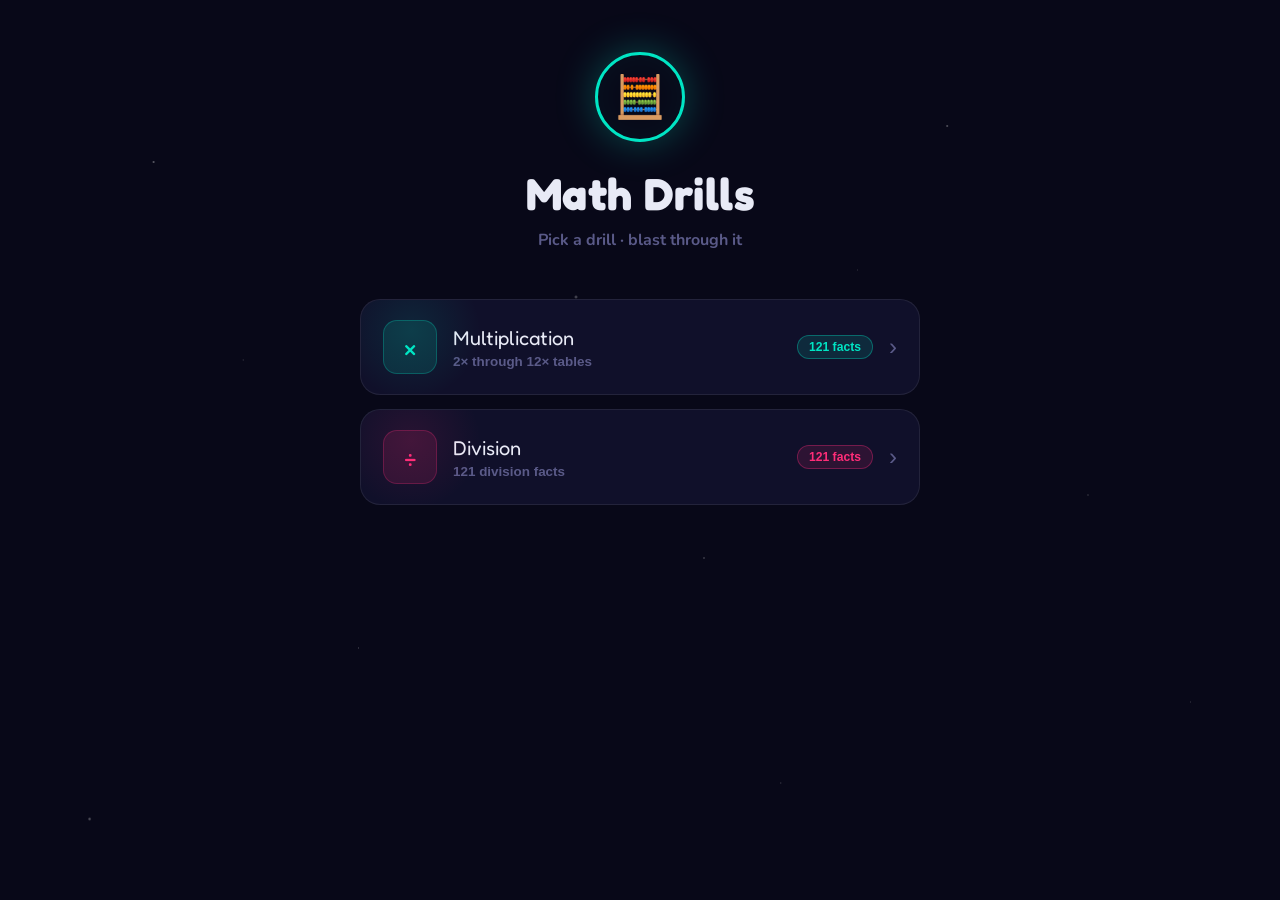
==== drill.html @ 3bc5bf0e "Include `Pick Drill` button on completed page" ====
<!DOCTYPE html>
<html lang="en">
<head>
<meta charset="UTF-8">
<meta name="viewport" content="width=device-width, initial-scale=1.0">
<title>Drill</title>
<link href="https://fonts.googleapis.com/css2?family=Fredoka+One&family=Nunito:wght@400;600;700;800;900&display=swap" rel="stylesheet">
<style>
*, *::before, *::after { margin: 0; padding: 0; box-sizing: border-box; }

:root {
  /* --accent and --accent-rgb are overridden at runtime from drill.color */
  --accent:     #00e5c4;
  --accent-rgb: 0, 229, 196;

  --bg:     #080818;
  --card:   #10102a;
  --card2:  #181838;
  --pink:   #ff2d78;
  --yellow: #ffd60a;
  --purple: #8b5cf6;
  --green:  #00c875;
  --red:    #ff4757;
  --text:   #e8eaf6;
  --muted:  #5a5a88;
  --border: rgba(255,255,255,0.08);
}

html, body {
  height: 100%;
  background: var(--bg);
  color: var(--text);
  font-family: 'Nunito', sans-serif;
  overflow: hidden;
}

body::before {
  content: '';
  position: fixed; inset: 0; pointer-events: none;
  background:
    radial-gradient(1.5px 1.5px at 12% 18%, rgba(255,255,255,.45) 0%, transparent 100%),
    radial-gradient(1px   1px   at 28% 72%, rgba(255,255,255,.30) 0%, transparent 100%),
    radial-gradient(2px   2px   at 45% 33%, rgba(255,255,255,.35) 0%, transparent 100%),
    radial-gradient(1px   1px   at 61% 87%, rgba(255,255,255,.25) 0%, transparent 100%),
    radial-gradient(1.5px 1.5px at 74% 14%, rgba(255,255,255,.40) 0%, transparent 100%),
    radial-gradient(1px   1px   at 85% 55%, rgba(255,255,255,.30) 0%, transparent 100%),
    radial-gradient(1px   1px   at 93% 78%, rgba(255,255,255,.20) 0%, transparent 100%),
    radial-gradient(2px   2px   at 7%  91%, rgba(255,255,255,.35) 0%, transparent 100%),
    radial-gradient(1px   1px   at 38% 48%, rgba(255,255,255,.20) 0%, transparent 100%),
    radial-gradient(1.5px 1.5px at 55% 62%, rgba(255,255,255,.28) 0%, transparent 100%),
    radial-gradient(1px   1px   at 19% 40%, rgba(255,255,255,.22) 0%, transparent 100%),
    radial-gradient(1px   1px   at 67% 30%, rgba(255,255,255,.18) 0%, transparent 100%);
}

/* ── LAYOUT ── */
.container {
  position: relative; width: 100%; height: 100%;
  display: flex; align-items: center; justify-content: center;
}

.screen {
  display: none; flex-direction: column; align-items: center;
  width: 100%; max-width: 560px; padding: 24px 20px;
  height: 100%; overflow-y: auto;
  scrollbar-width: thin; scrollbar-color: var(--muted) transparent;
}
.screen.active { display: flex; }
.screen::-webkit-scrollbar { width: 4px; }
.screen::-webkit-scrollbar-thumb { background: var(--muted); border-radius: 4px; }

/* ── CONFETTI ── */
#confettiCanvas {
  position: fixed; inset: 0; pointer-events: none; z-index: 999; display: none;
}

/* ── ROUND OVERLAY ── */
#roundOverlay {
  position: fixed; inset: 0; z-index: 100;
  background: rgba(8,8,24,.9); backdrop-filter: blur(8px);
  display: flex; flex-direction: column; align-items: center; justify-content: center; gap: 12px;
  opacity: 0; pointer-events: none; transition: opacity .3s;
}
#roundOverlay.show { opacity: 1; pointer-events: all; }
.overlay-round {
  font-family: 'Fredoka One', sans-serif; font-size: 2.8rem; color: var(--pink);
  text-shadow: 0 0 40px rgba(255,45,120,.6);
}
.overlay-count { font-size: 1.1rem; color: var(--muted); font-weight: 700; }
.overlay-bar { width: 160px; height: 3px; background: var(--border); border-radius: 2px; overflow: hidden; margin-top: 8px; }
.overlay-bar-fill { height: 100%; background: var(--pink); animation: shrink 2s linear forwards; }
@keyframes shrink { from { width: 100%; } to { width: 0%; } }

/* ====================================
   START SCREEN
==================================== */
#startScreen { justify-content: center; gap: 0; }

.btn-back-home {
  position: absolute; top: 20px; left: 20px;
  background: var(--card2); border: 1px solid var(--border);
  color: var(--muted); font-family: 'Nunito', sans-serif;
  font-weight: 800; font-size: .85rem;
  padding: 7px 14px; border-radius: 12px;
  text-decoration: none; cursor: pointer;
  transition: background .15s, color .15s;
}
.btn-back-home:hover { background: rgba(255,255,255,.06); color: var(--text); }

.logo-ring {
  width: 110px; height: 110px;
  border: 3px solid var(--accent);
  border-radius: 50%;
  display: flex; align-items: center; justify-content: center;
  font-family: 'Fredoka One', sans-serif; font-size: 3.2rem; color: var(--accent);
  box-shadow: 0 0 40px rgba(var(--accent-rgb),.3), inset 0 0 40px rgba(var(--accent-rgb),.05);
  margin-bottom: 28px;
  animation: pulse-ring 3s ease-in-out infinite;
}
@keyframes pulse-ring {
  0%,100% { box-shadow: 0 0 40px rgba(var(--accent-rgb),.3), inset 0 0 40px rgba(var(--accent-rgb),.05); }
  50%      { box-shadow: 0 0 60px rgba(var(--accent-rgb),.6), inset 0 0 60px rgba(var(--accent-rgb),.10); }
}

.start-title {
  font-family: 'Fredoka One', sans-serif; font-size: 3rem; color: var(--text);
  letter-spacing: .5px; margin-bottom: 8px; text-align: center;
}
.start-sub { color: var(--muted); font-size: 1rem; font-weight: 700; text-align: center; margin-bottom: 40px; }
.start-sub span { color: var(--accent); }

/* ── BUTTONS ── */
.btn-primary {
  background: linear-gradient(135deg, var(--accent), color-mix(in srgb, var(--accent) 60%, #000));
  color: #021714; font-family: 'Fredoka One', sans-serif;
  font-size: 1.3rem; padding: 14px 44px;
  border: none; border-radius: 50px; cursor: pointer;
  box-shadow: 0 6px 30px rgba(var(--accent-rgb),.4);
  transition: transform .15s, box-shadow .15s; letter-spacing: .5px;
}
.btn-primary:hover { transform: translateY(-2px); box-shadow: 0 10px 40px rgba(var(--accent-rgb),.55); }
.btn-primary:active { transform: translateY(0); }

.btn-secondary {
  background: transparent; color: var(--accent);
  font-family: 'Nunito', sans-serif; font-weight: 800; font-size: 1rem;
  padding: 10px 28px; border: 2px solid var(--accent); border-radius: 50px; cursor: pointer;
  transition: background .15s, transform .15s; margin-top: 12px;
}
.btn-secondary:hover { background: rgba(var(--accent-rgb),.1); transform: translateY(-1px); }

.btn-icon {
  background: var(--card2); border: 1px solid var(--border);
  color: var(--text); font-size: 1.1rem; padding: 8px 14px;
  border-radius: 12px; cursor: pointer; transition: background .15s, transform .15s;
}
.btn-icon:hover { background: rgba(255,255,255,.08); transform: translateY(-1px); }

/* ====================================
   QUIZ SCREEN
==================================== */
#quizScreen { justify-content: flex-start; padding-top: 20px; }

.quiz-top {
  width: 100%; display: flex; align-items: center; gap: 12px; margin-bottom: 20px;
}
.round-badge {
  background: var(--card2); border: 1px solid var(--border);
  border-radius: 20px; padding: 5px 14px;
  font-size: .78rem; font-weight: 800; color: var(--accent);
  white-space: nowrap; letter-spacing: .5px; text-transform: uppercase; flex-shrink: 0;
}
.progress-wrap { flex: 1; display: flex; flex-direction: column; gap: 5px; }
.progress-track { height: 6px; background: var(--card2); border-radius: 3px; overflow: hidden; }
.progress-fill {
  height: 100%; width: 0%;
  background: linear-gradient(90deg, var(--accent), var(--purple));
  border-radius: 3px; transition: width .4s ease;
}
.progress-text { font-size: .72rem; color: var(--muted); font-weight: 700; text-align: right; }

.score-row {
  width: 100%; display: flex; justify-content: space-between;
  font-size: .85rem; font-weight: 700; color: var(--muted); margin-bottom: 16px;
}
.score-row .val { color: var(--text); }

/* QUESTION CARD */
.question-card {
  width: 100%; background: var(--card); border: 1.5px solid var(--border);
  border-radius: 28px; padding: 40px 32px 36px;
  display: flex; flex-direction: column; align-items: center;
  box-shadow: 0 20px 60px rgba(0,0,0,.4), 0 0 0 1px rgba(255,255,255,.04);
  position: relative; overflow: hidden;
}
.question-card::before {
  content: ''; position: absolute; top: -60px; left: 50%; transform: translateX(-50%);
  width: 200px; height: 200px;
  background: radial-gradient(circle, rgba(var(--accent-rgb),.08) 0%, transparent 70%);
  pointer-events: none;
}

.question-display {
  font-family: 'Fredoka One', sans-serif; font-size: 4.4rem; color: var(--yellow);
  letter-spacing: 2px; margin-bottom: 10px;
  text-shadow: 0 0 40px rgba(255,214,10,.3); line-height: 1;
}

.feedback-msg { height: 24px; margin-bottom: 20px; transition: color .2s; font-size: 1rem; font-weight: 800; }
.feedback-msg.correct { color: var(--green); }
.feedback-msg.wrong   { color: var(--red); }

.answer-input {
  background: var(--card2); border: 2px solid var(--border); border-radius: 16px;
  color: var(--text); font-family: 'Fredoka One', sans-serif; font-size: 2.4rem;
  padding: 12px 20px; text-align: center; width: 160px; outline: none;
  margin-bottom: 20px; transition: border-color .2s, box-shadow .2s;
  -moz-appearance: textfield;
}
.answer-input::-webkit-outer-spin-button,
.answer-input::-webkit-inner-spin-button { -webkit-appearance: none; margin: 0; }
.answer-input:focus {
  border-color: var(--accent); box-shadow: 0 0 0 4px rgba(var(--accent-rgb),.15);
}
.answer-input.input-correct { border-color: var(--green); box-shadow: 0 0 0 4px rgba(0,200,117,.15); }
.answer-input.input-wrong   { border-color: var(--red);   box-shadow: 0 0 0 4px rgba(255,71,87,.15); }

.btn-submit {
  background: linear-gradient(135deg, var(--purple), #6d28d9); color: #fff;
  font-family: 'Fredoka One', sans-serif; font-size: 1.15rem; padding: 12px 40px;
  border: none; border-radius: 50px; cursor: pointer;
  box-shadow: 0 6px 24px rgba(139,92,246,.4); transition: transform .15s, box-shadow .15s;
  letter-spacing: .5px;
}
.btn-submit:hover { transform: translateY(-2px); box-shadow: 0 10px 32px rgba(139,92,246,.55); }
.btn-submit:active { transform: translateY(0); }

/* CARD ANIMATIONS */
@keyframes card-bounce {
  0%   { transform: scale(1); }
  40%  { transform: scale(1.035); }
  70%  { transform: scale(.985); }
  100% { transform: scale(1); }
}
@keyframes card-shake {
  0%,100% { transform: translateX(0); }
  20%     { transform: translateX(-8px); }
  40%     { transform: translateX(8px); }
  60%     { transform: translateX(-6px); }
  80%     { transform: translateX(6px); }
}
.card-bounce { animation: card-bounce .38s ease; }
.card-shake  { animation: card-shake .45s ease; }

/* ====================================
   COMPLETE SCREEN
==================================== */
#completeScreen { justify-content: center; gap: 0; text-align: center; }

.trophy-wrap {
  font-size: 5rem; margin-bottom: 16px;
  animation: trophy-in .6s cubic-bezier(.34,1.56,.64,1) both;
}
@keyframes trophy-in {
  from { transform: scale(0) rotate(-20deg); opacity: 0; }
  to   { transform: scale(1) rotate(0deg);  opacity: 1; }
}
.complete-title {
  font-family: 'Fredoka One', sans-serif; font-size: 2.8rem; color: var(--yellow);
  text-shadow: 0 0 40px rgba(255,214,10,.4); margin-bottom: 10px;
}
.complete-sub { color: var(--muted); font-size: 1rem; font-weight: 700; margin-bottom: 28px; }
.time-big {
  font-family: 'Fredoka One', sans-serif; font-size: 4rem; color: var(--accent);
  text-shadow: 0 0 40px rgba(var(--accent-rgb),.4); letter-spacing: 2px; margin-bottom: 6px;
}
.time-label { color: var(--muted); font-size: .85rem; font-weight: 800; margin-bottom: 28px; }

.chips { display: flex; gap: 10px; flex-wrap: wrap; justify-content: center; margin-bottom: 36px; }
.chip { background: var(--card2); border: 1px solid var(--border); border-radius: 50px; padding: 6px 18px; font-size: .85rem; font-weight: 800; }
.chip-green  { border-color: rgba(0,200,117,.4);   color: var(--green); }
.chip-red    { border-color: rgba(255,71,87,.4);    color: var(--red); }
.chip-accent { border-color: rgba(var(--accent-rgb),.4); color: var(--accent); }

.complete-actions { display: flex; flex-direction: column; align-items: center; gap: 0; }

/* ====================================
   STATS SCREEN
==================================== */
#statsScreen { justify-content: flex-start; padding-top: 16px; padding-bottom: 40px; overflow-y: auto; }

.stats-header { width: 100%; display: flex; align-items: center; gap: 14px; margin-bottom: 20px; flex-shrink: 0; }
.btn-back {
  background: var(--card2); border: 1px solid var(--border);
  color: var(--text); font-family: 'Nunito', sans-serif; font-weight: 800; font-size: .9rem;
  padding: 7px 16px; border-radius: 12px; cursor: pointer; transition: background .15s; flex-shrink: 0;
}
.btn-back:hover { background: rgba(255,255,255,.08); }
.stats-title { font-family: 'Fredoka One', sans-serif; font-size: 1.6rem; color: var(--text); }

.overview-grid { width: 100%; display: grid; grid-template-columns: repeat(3, 1fr); gap: 10px; margin-bottom: 20px; }
.ov-card { background: var(--card); border: 1px solid var(--border); border-radius: 16px; padding: 16px 10px; text-align: center; }
.ov-val { font-family: 'Fredoka One', sans-serif; font-size: 1.8rem; color: var(--accent); line-height: 1; margin-bottom: 4px; }
.ov-lbl { font-size: .72rem; font-weight: 800; color: var(--muted); text-transform: uppercase; letter-spacing: .5px; }

.section-title {
  width: 100%; font-size: .8rem; font-weight: 900; color: var(--muted);
  text-transform: uppercase; letter-spacing: 1px; margin-bottom: 10px; margin-top: 4px;
}
.table-avg-row { width: 100%; display: flex; align-items: center; gap: 10px; margin-bottom: 7px; }
.tbl-label { font-family: 'Fredoka One', sans-serif; font-size: 1rem; color: var(--yellow); width: 40px; text-align: right; flex-shrink: 0; }
.tbl-bar-track { flex: 1; height: 8px; background: var(--card2); border-radius: 4px; overflow: hidden; }
.tbl-bar-fill { height: 100%; border-radius: 4px; background: linear-gradient(90deg, var(--accent), var(--purple)); transition: width .6s ease; }
.tbl-time { font-size: .82rem; font-weight: 800; color: var(--text); width: 36px; text-align: right; flex-shrink: 0; }
.tbl-badge-wrap { width: 54px; flex-shrink: 0; }
.tbl-badge { font-size: .68rem; font-weight: 800; padding: 2px 6px; border-radius: 6px; display: inline-block; }
.badge-slow { background: rgba(255,71,87,.18); color: var(--red); }
.badge-fast { background: rgba(0,200,117,.18); color: var(--green); }

.divider { width: 100%; height: 1px; background: var(--border); margin: 18px 0; }

.table-section { width: 100%; margin-bottom: 14px; }
.table-section-hdr {
  font-size: .76rem; font-weight: 900; color: var(--purple); text-transform: uppercase;
  letter-spacing: .8px; margin-bottom: 6px; padding: 4px 0; border-bottom: 1px solid rgba(139,92,246,.2);
}
.q-row {
  display: flex; align-items: center; justify-content: space-between;
  padding: 5px 8px; border-radius: 8px; font-size: .88rem; font-weight: 700; margin-bottom: 3px;
}
.q-row:hover { background: rgba(255,255,255,.04); }
.q-eq  { flex: 1; font-family: 'Fredoka One', sans-serif; font-size: .95rem; color: var(--text); }
.q-time { color: var(--muted); width: 44px; text-align: right; }
.q-badge { font-size: .7rem; font-weight: 900; padding: 2px 8px; border-radius: 6px; width: 60px; text-align: center; flex-shrink: 0; }
.badge-ok  { background: rgba(0,200,117,.15); color: var(--green); }
.badge-err { background: rgba(255,71,87,.15);  color: var(--red); }

.no-data { color: var(--muted); font-weight: 700; font-size: .95rem; text-align: center; margin-top: 40px; }

/* ── SCREEN FADE ── */
.screen { animation: none; }
.screen.fade-in { animation: fade-in .25s ease both; }
@keyframes fade-in { from { opacity: 0; transform: translateY(8px); } to { opacity: 1; transform: none; } }
</style>
</head>
<body>

<canvas id="confettiCanvas"></canvas>

<div id="roundOverlay">
  <div class="overlay-round" id="overlayRound">Correction Round!</div>
  <div class="overlay-count" id="overlayCount">5 questions to retry</div>
  <div class="overlay-bar"><div class="overlay-bar-fill"></div></div>
</div>

<div class="container">

  <!-- === START === -->
  <div id="startScreen" class="screen active fade-in">
    <a class="btn-back-home" href="index.html">← Drills</a>
    <div class="logo-ring" id="logoRing">…</div>
    <h1 class="start-title" id="drillTitle">Loading…</h1>
    <p class="start-sub" id="drillDesc"></p>
    <button class="btn-primary" onclick="startQuiz()">Launch! 🚀</button>
  </div>

  <!-- === QUIZ === -->
  <div id="quizScreen" class="screen">
    <div class="quiz-top">
      <div class="round-badge" id="roundBadge">Round 1</div>
      <div class="progress-wrap">
        <div class="progress-track">
          <div class="progress-fill" id="progressFill"></div>
        </div>
        <div class="progress-text" id="progressText">0 / 0</div>
      </div>
      <button class="btn-icon" onclick="openStats()" title="Stats">📊</button>
    </div>

    <div class="score-row">
      <span>⚡ <span class="val" id="mistakeCount">0</span> mistakes</span>
      <span>⏱ <span class="val" id="timerDisplay">0:00</span></span>
    </div>

    <div class="question-card" id="questionCard">
      <div class="question-display" id="questionDisplay">? = ?</div>
      <div class="feedback-msg" id="feedbackMsg"></div>
      <input
        type="number"
        id="answerInput"
        class="answer-input"
        placeholder="?"
        autocomplete="off"
        inputmode="numeric"
        onkeydown="handleKey(event)"
      >
      <button class="btn-submit" onclick="submitAnswer()">Check ✓</button>
    </div>
  </div>

  <!-- === COMPLETE === -->
  <div id="completeScreen" class="screen">
    <div class="trophy-wrap" id="trophyWrap">🏆</div>
    <h1 class="complete-title" id="completeTitle">All Done!</h1>
    <p class="complete-sub" id="completeSub"></p>
    <div class="time-big" id="timeBig">0:00</div>
    <div class="time-label">total time</div>
    <div class="chips" id="chipsRow"></div>
    <div class="complete-actions">
      <button class="btn-primary" onclick="startQuiz()">Try Again 🔄</button>
      <button class="btn-secondary" onclick="openStats()">View Stats 📊</button>
      <a class="btn-back-home" href="index.html" style="margin-top:12px">← Pick Drill</a>
    </div>
  </div>

  <!-- === STATS === -->
  <div id="statsScreen" class="screen">
    <div class="stats-header">
      <button class="btn-back" onclick="closeStats()">← Back</button>
      <span class="stats-title" id="statsTitle">Stats</span>
    </div>
    <div id="statsContent" style="width:100%"></div>
  </div>

</div>

<script type="module">
/* ========================================
   LOAD DRILL FROM URL PARAM
   e.g. drill.html?drill=multiplication
   imports ./drills/multiplication.js
======================================== */
const params  = new URLSearchParams(location.search);
const drillId = params.get('drill');

if (!drillId) { location.href = 'index.html'; throw 0; }

let drill;
try {
  const mod = await import(`./drills/${drillId}.js`);
  drill = mod.default;
} catch (e) {
  console.error('Failed to load drill:', drillId, e);
  location.href = 'index.html';
  throw 0;
}

/* ── APPLY DRILL THEME ── */
document.title = `${drill.name} · Math Drills`;

// Set CSS accent color + rgb components for rgba() usage
document.documentElement.style.setProperty('--accent', drill.color);
const hex = drill.color.replace('#', '');
const r = parseInt(hex.slice(0, 2), 16);
const g = parseInt(hex.slice(2, 4), 16);
const b = parseInt(hex.slice(4, 6), 16);
document.documentElement.style.setProperty('--accent-rgb', `${r},${g},${b}`);

document.getElementById('logoRing').textContent  = drill.icon;
document.getElementById('drillTitle').textContent = drill.name;
document.getElementById('drillDesc').innerHTML   = drill.desc || '';
document.getElementById('statsTitle').textContent = `${drill.name} Stats`;

/* ========================================
   STATE
======================================== */
let currentQueue   = [];
let wrongQueue     = [];
let statsMap       = {}; // key → { q, firstTime, totalTime, attempts, gotRight }
let sessionStart   = 0;
let completionTime = 0;
let questionStart  = 0;
let totalMistakes  = 0;
let roundNum       = 1;
let qIdx           = 0;
let timerInterval  = null;
let confettiId     = null;
let transitioning  = false;
let prevScreen     = 'startScreen';

/* ========================================
   HELPERS
======================================== */
function shuffle(arr) {
  const a = arr.slice();
  for (let i = a.length - 1; i > 0; i--) {
    const j = Math.floor(Math.random() * (i + 1));
    [a[i], a[j]] = [a[j], a[i]];
  }
  return a;
}

function formatTime(ms) {
  const m = Math.floor(ms / 60000);
  const s = Math.floor((ms % 60000) / 1000);
  return m > 0 ? `${m}:${String(s).padStart(2, '0')}` : `${s}s`;
}

function formatSec(ms) { return (ms / 1000).toFixed(1) + 's'; }

function showScreen(id) {
  document.querySelectorAll('.screen').forEach(s => s.classList.remove('active', 'fade-in'));
  const el = document.getElementById(id);
  el.classList.add('active');
  void el.offsetWidth;
  el.classList.add('fade-in');
  el.scrollTop = 0;
}

/* ========================================
   START / TIMER
======================================== */
function startQuiz() {
  stopConfetti();
  currentQueue   = shuffle(drill.questions());
  wrongQueue     = [];
  statsMap       = {};
  totalMistakes  = 0;
  roundNum       = 1;
  qIdx           = 0;
  transitioning  = false;
  completionTime = 0;
  sessionStart   = Date.now();
  startTimer();
  showScreen('quizScreen');
  renderQuestion();
}

function startTimer() {
  if (timerInterval) clearInterval(timerInterval);
  timerInterval = setInterval(() => {
    const el = document.getElementById('timerDisplay');
    if (!el) return;
    const elapsed = Date.now() - sessionStart;
    const m = Math.floor(elapsed / 60000);
    const s = Math.floor((elapsed % 60000) / 1000);
    el.textContent = `${m}:${String(s).padStart(2, '0')}`;
  }, 500);
}

/* ========================================
   QUIZ LOGIC
   q shape: { prompt, answer, key, ...any drill-specific fields }
======================================== */
function renderQuestion() {
  if (transitioning) return;
  if (qIdx >= currentQueue.length) { endRound(); return; }

  const q = currentQueue[qIdx];
  questionStart = Date.now();

  const pct = currentQueue.length > 0 ? (qIdx / currentQueue.length) * 100 : 0;
  document.getElementById('progressFill').style.width = pct + '%';
  document.getElementById('progressText').textContent = `${qIdx} / ${currentQueue.length}`;
  document.getElementById('questionDisplay').textContent = `${q.prompt} = ?`;
  document.getElementById('mistakeCount').textContent = totalMistakes;
  document.getElementById('mistakeCount').style.color = totalMistakes > 0 ? 'var(--red)' : 'var(--text)';
  document.getElementById('roundBadge').textContent =
    roundNum === 1 ? 'Round 1' : `Corrections (×${roundNum - 1})`;

  const input = document.getElementById('answerInput');
  input.value = '';
  input.className = 'answer-input';

  const fb = document.getElementById('feedbackMsg');
  fb.textContent = '';
  fb.className = 'feedback-msg';

  setTimeout(() => input.focus(), 30);
}

function handleKey(e) {
  if (e.key === 'Enter') submitAnswer();
}

function submitAnswer() {
  if (transitioning) return;

  const input = document.getElementById('answerInput');
  const raw = input.value.trim();
  if (raw === '') return;
  const val = parseInt(raw, 10);
  if (isNaN(val)) return;

  const q = currentQueue[qIdx];
  const timeTaken = Date.now() - questionStart;

  if (!statsMap[q.key]) {
    statsMap[q.key] = { q, firstTime: timeTaken, totalTime: timeTaken, attempts: 1, gotRight: false };
  } else {
    statsMap[q.key].totalTime += timeTaken;
    statsMap[q.key].attempts++;
  }

  if (val === q.answer) {
    statsMap[q.key].gotRight = true;
    input.className = 'answer-input input-correct';
    flashFeedback(true);
    bounceCard();
    qIdx++;
    transitioning = true;
    setTimeout(() => { transitioning = false; renderQuestion(); }, 480);
  } else {
    totalMistakes++;
    wrongQueue.push(q);
    input.className = 'answer-input input-wrong';
    flashFeedback(false, q.answer);
    shakeCard();
    qIdx++;
    transitioning = true;
    setTimeout(() => { transitioning = false; renderQuestion(); }, 900);
  }
}

function flashFeedback(correct, correctAns) {
  const fb = document.getElementById('feedbackMsg');
  if (correct) {
    const msgs = ['✓ Correct!', '✓ Nice!', '✓ Yes!', '✓ 🔥', '✓ Nailed it!'];
    fb.textContent = msgs[Math.floor(Math.random() * msgs.length)];
    fb.className = 'feedback-msg correct';
  } else {
    fb.textContent = `✗  Answer: ${correctAns}`;
    fb.className = 'feedback-msg wrong';
  }
}

function bounceCard() {
  const c = document.getElementById('questionCard');
  c.classList.remove('card-bounce', 'card-shake');
  void c.offsetWidth;
  c.classList.add('card-bounce');
  setTimeout(() => c.classList.remove('card-bounce'), 400);
}

function shakeCard() {
  const c = document.getElementById('questionCard');
  c.classList.remove('card-bounce', 'card-shake');
  void c.offsetWidth;
  c.classList.add('card-shake');
  setTimeout(() => c.classList.remove('card-shake'), 500);
}

/* ========================================
   ROUND TRANSITIONS
======================================== */
function endRound() {
  if (wrongQueue.length === 0) {
    finishQuiz();
  } else {
    roundNum++;
    showRoundOverlay();
  }
}

function showRoundOverlay() {
  const count = wrongQueue.length;
  document.getElementById('overlayRound').textContent = `Correction Round ${roundNum - 1}`;
  document.getElementById('overlayCount').textContent =
    `${count} question${count !== 1 ? 's' : ''} to retry`;

  const bar = document.querySelector('.overlay-bar-fill');
  bar.style.animation = 'none';
  void bar.offsetWidth;
  bar.style.animation = 'shrink 2s linear forwards';

  document.getElementById('roundOverlay').classList.add('show');

  setTimeout(() => {
    document.getElementById('roundOverlay').classList.remove('show');
    currentQueue = shuffle(wrongQueue.slice());
    wrongQueue   = [];
    qIdx         = 0;
    transitioning = false;
    renderQuestion();
  }, 2100);
}

/* ========================================
   COMPLETION
======================================== */
function finishQuiz() {
  clearInterval(timerInterval); timerInterval = null;
  completionTime = Date.now() - sessionStart;

  showScreen('completeScreen');

  const perfect = totalMistakes === 0;
  document.getElementById('trophyWrap').textContent    = perfect ? '🌟' : '🏆';
  document.getElementById('completeTitle').textContent = perfect ? 'PERFECT RUN!' : 'All Done!';
  document.getElementById('completeSub').textContent   = perfect
    ? 'Zero mistakes — you\'re a math legend!'
    : `${totalMistakes} mistake${totalMistakes !== 1 ? 's' : ''} corrected. Well done!`;
  document.getElementById('timeBig').textContent = formatTime(completionTime);

  const allStats  = Object.values(statsMap);
  const avgMs     = allStats.reduce((s, x) => s + x.firstTime, 0) / allStats.length;
  const total     = currentQueue.length; // last round count; use drill label if available

  document.getElementById('chipsRow').innerHTML = `
    <div class="chip chip-accent">${drill.countLabel || allStats.length + ' facts'} ✓</div>
    <div class="chip ${perfect ? 'chip-green' : 'chip-red'}">${perfect ? '0 mistakes 🔥' : totalMistakes + ' mistakes'}</div>
    <div class="chip chip-green">avg ${formatSec(avgMs)} / q</div>
  `;

  startConfetti();
}

/* ========================================
   STATS
   Supports two modes:
   - Grouped: if drill exports statsGroup(q) → string
   - Flat:    sorted slowest first
======================================== */
function openStats() {
  const active = document.querySelector('.screen.active');
  prevScreen = active ? active.id : 'quizScreen';
  buildStats();
  showScreen('statsScreen');
}

function closeStats() {
  showScreen(prevScreen);
  if (prevScreen === 'quizScreen') {
    setTimeout(() => {
      const inp = document.getElementById('answerInput');
      if (inp) inp.focus();
    }, 80);
  }
}

function buildStats() {
  const allStats  = Object.values(statsMap);
  const container = document.getElementById('statsContent');

  if (allStats.length === 0) {
    container.innerHTML = '<p class="no-data">No data yet — answer some questions first!</p>';
    return;
  }

  const elapsed    = completionTime > 0 ? completionTime : (Date.now() - sessionStart);
  const avgFirstMs = allStats.reduce((s, x) => s + x.firstTime, 0) / allStats.length;
  const answered   = allStats.length;

  let html = `
    <div class="overview-grid">
      <div class="ov-card"><div class="ov-val">${formatTime(elapsed)}</div><div class="ov-lbl">total time</div></div>
      <div class="ov-card"><div class="ov-val">${formatSec(avgFirstMs)}</div><div class="ov-lbl">avg / question</div></div>
      <div class="ov-card"><div class="ov-val">${answered}</div><div class="ov-lbl">answered</div></div>
    </div>`;

  if (drill.statsGroup) {
    /* ── GROUPED VIEW ── */
    const groupMap = {};
    for (const stat of allStats) {
      const key = drill.statsGroup(stat.q);
      if (!groupMap[key]) groupMap[key] = [];
      groupMap[key].push(stat);
    }

    const groups = Object.entries(groupMap).map(([key, stats]) => ({
      key,
      avg:   stats.reduce((s, x) => s + x.firstTime, 0) / stats.length,
      stats,
    })).sort((a, b) => b.avg - a.avg); // slowest first

    const maxAvg = Math.max(...groups.map(g => g.avg));
    const minAvg = Math.min(...groups.map(g => g.avg));

    html += '<div class="section-title">Average time by group</div>';
    for (const g of groups) {
      const pct      = maxAvg > 0 ? (g.avg / maxAvg) * 100 : 0;
      const isSlow   = g.avg === maxAvg && groups.length > 1;
      const isFast   = g.avg === minAvg && groups.length > 1;
      html += `
        <div class="table-avg-row">
          <span class="tbl-label">${g.key}</span>
          <div class="tbl-bar-track"><div class="tbl-bar-fill" style="width:${pct}%"></div></div>
          <span class="tbl-time">${formatSec(g.avg)}</span>
          <span class="tbl-badge-wrap">
            ${isSlow ? '<span class="tbl-badge badge-slow">slowest</span>' :
              isFast ? '<span class="tbl-badge badge-fast">fastest</span>' : ''}
          </span>
        </div>`;
    }

    html += '<div class="divider"></div><div class="section-title">Question breakdown</div>';

    for (const g of groups) {
      html += `<div class="table-section">
        <div class="table-section-hdr">${g.key} — avg ${formatSec(g.avg)}</div>`;
      for (const s of [...g.stats].sort((a, b) => b.firstTime - a.firstTime)) {
        const hadMistake = !s.gotRight || s.attempts > 1;
        html += `<div class="q-row">
          <span class="q-eq">${s.q.prompt} = ${s.q.answer}</span>
          <span class="q-time">${formatSec(s.firstTime)}</span>
          <span class="q-badge ${hadMistake ? 'badge-err' : 'badge-ok'}">${s.attempts > 1 ? s.attempts + ' tries' : '✓ first'}</span>
        </div>`;
      }
      html += '</div>';
    }

  } else {
    /* ── FLAT VIEW ── */
    html += '<div class="section-title">Questions — slowest first</div>';
    const sorted = [...allStats].sort((a, b) => b.firstTime - a.firstTime);
    for (const s of sorted) {
      const hadMistake = !s.gotRight || s.attempts > 1;
      html += `<div class="q-row">
        <span class="q-eq">${s.q.prompt} = ${s.q.answer}</span>
        <span class="q-time">${formatSec(s.firstTime)}</span>
        <span class="q-badge ${hadMistake ? 'badge-err' : 'badge-ok'}">${s.attempts > 1 ? s.attempts + ' tries' : '✓ first'}</span>
      </div>`;
    }
  }

  container.innerHTML = html;
}

/* ========================================
   CONFETTI
======================================== */
function startConfetti() {
  const canvas = document.getElementById('confettiCanvas');
  canvas.width = window.innerWidth; canvas.height = window.innerHeight;
  canvas.style.display = 'block';
  const ctx = canvas.getContext('2d');
  const colors = ['#00e5c4','#ff2d78','#ffd60a','#8b5cf6','#4cc9f0','#ff9f43','#00c875'];
  const pieces = Array.from({ length: 180 }, () => ({
    x: Math.random() * canvas.width, y: -20 - Math.random() * 300,
    w: 6 + Math.random() * 10, h: 3 + Math.random() * 6,
    color: colors[Math.floor(Math.random() * colors.length)],
    vx: (Math.random() - 0.5) * 4, vy: 1.8 + Math.random() * 3.5,
    angle: Math.random() * Math.PI * 2, spin: (Math.random() - 0.5) * 0.18,
  }));

  function draw() {
    ctx.clearRect(0, 0, canvas.width, canvas.height);
    let alive = false;
    for (const p of pieces) {
      p.x += p.vx; p.y += p.vy; p.angle += p.spin;
      if (p.y < canvas.height + 40) alive = true;
      ctx.save(); ctx.translate(p.x, p.y); ctx.rotate(p.angle);
      ctx.fillStyle = p.color; ctx.fillRect(-p.w/2, -p.h/2, p.w, p.h);
      ctx.restore();
    }
    if (alive) confettiId = requestAnimationFrame(draw);
    else canvas.style.display = 'none';
  }
  stopConfetti(); draw();
}

function stopConfetti() {
  if (confettiId) { cancelAnimationFrame(confettiId); confettiId = null; }
  const canvas = document.getElementById('confettiCanvas');
  canvas.style.display = 'none';
  canvas.getContext('2d').clearRect(0, 0, canvas.width, canvas.height);
}

/* ── EXPOSE TO INLINE ONCLICK HANDLERS ── */
window.startQuiz    = startQuiz;
window.submitAnswer = submitAnswer;
window.handleKey    = handleKey;
window.openStats    = openStats;
window.closeStats   = closeStats;
</script>
</body>
</html>
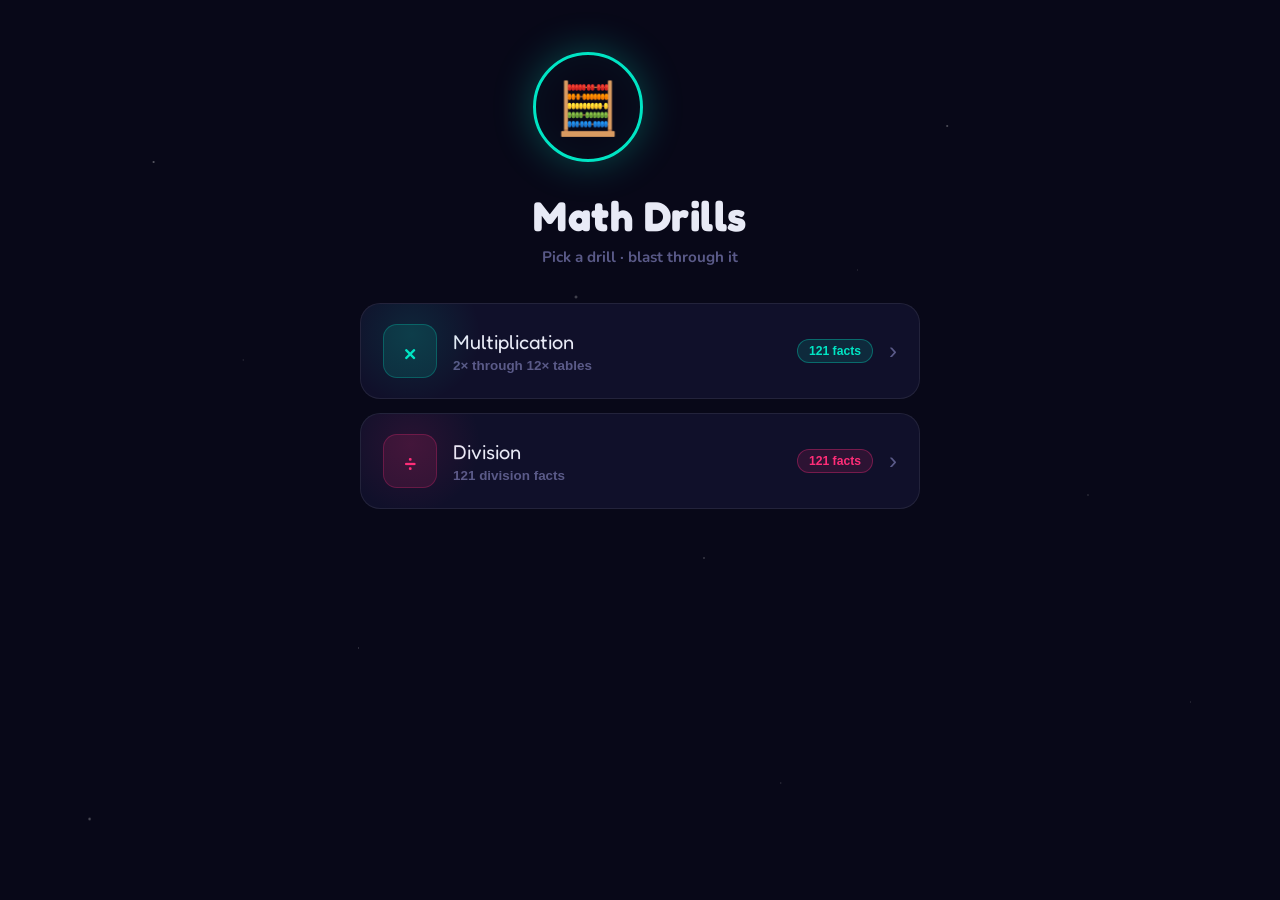
==== commit 4ae16378: "Move styling to style.css" ====
--- a/drill.html
+++ b/drill.html
@@ -5,342 +5,7 @@
 <meta name="viewport" content="width=device-width, initial-scale=1.0">
 <title>Drill</title>
 <link href="https://fonts.googleapis.com/css2?family=Fredoka+One&family=Nunito:wght@400;600;700;800;900&display=swap" rel="stylesheet">
-<style>
-*, *::before, *::after { margin: 0; padding: 0; box-sizing: border-box; }
-
-:root {
-  /* --accent and --accent-rgb are overridden at runtime from drill.color */
-  --accent:     #00e5c4;
-  --accent-rgb: 0, 229, 196;
-
-  --bg:     #080818;
-  --card:   #10102a;
-  --card2:  #181838;
-  --pink:   #ff2d78;
-  --yellow: #ffd60a;
-  --purple: #8b5cf6;
-  --green:  #00c875;
-  --red:    #ff4757;
-  --text:   #e8eaf6;
-  --muted:  #5a5a88;
-  --border: rgba(255,255,255,0.08);
-}
-
-html, body {
-  height: 100%;
-  background: var(--bg);
-  color: var(--text);
-  font-family: 'Nunito', sans-serif;
-  overflow: hidden;
-}
-
-body::before {
-  content: '';
-  position: fixed; inset: 0; pointer-events: none;
-  background:
-    radial-gradient(1.5px 1.5px at 12% 18%, rgba(255,255,255,.45) 0%, transparent 100%),
-    radial-gradient(1px   1px   at 28% 72%, rgba(255,255,255,.30) 0%, transparent 100%),
-    radial-gradient(2px   2px   at 45% 33%, rgba(255,255,255,.35) 0%, transparent 100%),
-    radial-gradient(1px   1px   at 61% 87%, rgba(255,255,255,.25) 0%, transparent 100%),
-    radial-gradient(1.5px 1.5px at 74% 14%, rgba(255,255,255,.40) 0%, transparent 100%),
-    radial-gradient(1px   1px   at 85% 55%, rgba(255,255,255,.30) 0%, transparent 100%),
-    radial-gradient(1px   1px   at 93% 78%, rgba(255,255,255,.20) 0%, transparent 100%),
-    radial-gradient(2px   2px   at 7%  91%, rgba(255,255,255,.35) 0%, transparent 100%),
-    radial-gradient(1px   1px   at 38% 48%, rgba(255,255,255,.20) 0%, transparent 100%),
-    radial-gradient(1.5px 1.5px at 55% 62%, rgba(255,255,255,.28) 0%, transparent 100%),
-    radial-gradient(1px   1px   at 19% 40%, rgba(255,255,255,.22) 0%, transparent 100%),
-    radial-gradient(1px   1px   at 67% 30%, rgba(255,255,255,.18) 0%, transparent 100%);
-}
-
-/* ── LAYOUT ── */
-.container {
-  position: relative; width: 100%; height: 100%;
-  display: flex; align-items: center; justify-content: center;
-}
-
-.screen {
-  display: none; flex-direction: column; align-items: center;
-  width: 100%; max-width: 560px; padding: 24px 20px;
-  height: 100%; overflow-y: auto;
-  scrollbar-width: thin; scrollbar-color: var(--muted) transparent;
-}
-.screen.active { display: flex; }
-.screen::-webkit-scrollbar { width: 4px; }
-.screen::-webkit-scrollbar-thumb { background: var(--muted); border-radius: 4px; }
-
-/* ── CONFETTI ── */
-#confettiCanvas {
-  position: fixed; inset: 0; pointer-events: none; z-index: 999; display: none;
-}
-
-/* ── ROUND OVERLAY ── */
-#roundOverlay {
-  position: fixed; inset: 0; z-index: 100;
-  background: rgba(8,8,24,.9); backdrop-filter: blur(8px);
-  display: flex; flex-direction: column; align-items: center; justify-content: center; gap: 12px;
-  opacity: 0; pointer-events: none; transition: opacity .3s;
-}
-#roundOverlay.show { opacity: 1; pointer-events: all; }
-.overlay-round {
-  font-family: 'Fredoka One', sans-serif; font-size: 2.8rem; color: var(--pink);
-  text-shadow: 0 0 40px rgba(255,45,120,.6);
-}
-.overlay-count { font-size: 1.1rem; color: var(--muted); font-weight: 700; }
-.overlay-bar { width: 160px; height: 3px; background: var(--border); border-radius: 2px; overflow: hidden; margin-top: 8px; }
-.overlay-bar-fill { height: 100%; background: var(--pink); animation: shrink 2s linear forwards; }
-@keyframes shrink { from { width: 100%; } to { width: 0%; } }
-
-/* ====================================
-   START SCREEN
-==================================== */
-#startScreen { justify-content: center; gap: 0; }
-
-.btn-back-home {
-  position: absolute; top: 20px; left: 20px;
-  background: var(--card2); border: 1px solid var(--border);
-  color: var(--muted); font-family: 'Nunito', sans-serif;
-  font-weight: 800; font-size: .85rem;
-  padding: 7px 14px; border-radius: 12px;
-  text-decoration: none; cursor: pointer;
-  transition: background .15s, color .15s;
-}
-.btn-back-home:hover { background: rgba(255,255,255,.06); color: var(--text); }
-
-.logo-ring {
-  width: 110px; height: 110px;
-  border: 3px solid var(--accent);
-  border-radius: 50%;
-  display: flex; align-items: center; justify-content: center;
-  font-family: 'Fredoka One', sans-serif; font-size: 3.2rem; color: var(--accent);
-  box-shadow: 0 0 40px rgba(var(--accent-rgb),.3), inset 0 0 40px rgba(var(--accent-rgb),.05);
-  margin-bottom: 28px;
-  animation: pulse-ring 3s ease-in-out infinite;
-}
-@keyframes pulse-ring {
-  0%,100% { box-shadow: 0 0 40px rgba(var(--accent-rgb),.3), inset 0 0 40px rgba(var(--accent-rgb),.05); }
-  50%      { box-shadow: 0 0 60px rgba(var(--accent-rgb),.6), inset 0 0 60px rgba(var(--accent-rgb),.10); }
-}
-
-.start-title {
-  font-family: 'Fredoka One', sans-serif; font-size: 3rem; color: var(--text);
-  letter-spacing: .5px; margin-bottom: 8px; text-align: center;
-}
-.start-sub { color: var(--muted); font-size: 1rem; font-weight: 700; text-align: center; margin-bottom: 40px; }
-.start-sub span { color: var(--accent); }
-
-/* ── BUTTONS ── */
-.btn-primary {
-  background: linear-gradient(135deg, var(--accent), color-mix(in srgb, var(--accent) 60%, #000));
-  color: #021714; font-family: 'Fredoka One', sans-serif;
-  font-size: 1.3rem; padding: 14px 44px;
-  border: none; border-radius: 50px; cursor: pointer;
-  box-shadow: 0 6px 30px rgba(var(--accent-rgb),.4);
-  transition: transform .15s, box-shadow .15s; letter-spacing: .5px;
-}
-.btn-primary:hover { transform: translateY(-2px); box-shadow: 0 10px 40px rgba(var(--accent-rgb),.55); }
-.btn-primary:active { transform: translateY(0); }
-
-.btn-secondary {
-  background: transparent; color: var(--accent);
-  font-family: 'Nunito', sans-serif; font-weight: 800; font-size: 1rem;
-  padding: 10px 28px; border: 2px solid var(--accent); border-radius: 50px; cursor: pointer;
-  transition: background .15s, transform .15s; margin-top: 12px;
-}
-.btn-secondary:hover { background: rgba(var(--accent-rgb),.1); transform: translateY(-1px); }
-
-.btn-icon {
-  background: var(--card2); border: 1px solid var(--border);
-  color: var(--text); font-size: 1.1rem; padding: 8px 14px;
-  border-radius: 12px; cursor: pointer; transition: background .15s, transform .15s;
-}
-.btn-icon:hover { background: rgba(255,255,255,.08); transform: translateY(-1px); }
-
-/* ====================================
-   QUIZ SCREEN
-==================================== */
-#quizScreen { justify-content: flex-start; padding-top: 20px; }
-
-.quiz-top {
-  width: 100%; display: flex; align-items: center; gap: 12px; margin-bottom: 20px;
-}
-.round-badge {
-  background: var(--card2); border: 1px solid var(--border);
-  border-radius: 20px; padding: 5px 14px;
-  font-size: .78rem; font-weight: 800; color: var(--accent);
-  white-space: nowrap; letter-spacing: .5px; text-transform: uppercase; flex-shrink: 0;
-}
-.progress-wrap { flex: 1; display: flex; flex-direction: column; gap: 5px; }
-.progress-track { height: 6px; background: var(--card2); border-radius: 3px; overflow: hidden; }
-.progress-fill {
-  height: 100%; width: 0%;
-  background: linear-gradient(90deg, var(--accent), var(--purple));
-  border-radius: 3px; transition: width .4s ease;
-}
-.progress-text { font-size: .72rem; color: var(--muted); font-weight: 700; text-align: right; }
-
-.score-row {
-  width: 100%; display: flex; justify-content: space-between;
-  font-size: .85rem; font-weight: 700; color: var(--muted); margin-bottom: 16px;
-}
-.score-row .val { color: var(--text); }
-
-/* QUESTION CARD */
-.question-card {
-  width: 100%; background: var(--card); border: 1.5px solid var(--border);
-  border-radius: 28px; padding: 40px 32px 36px;
-  display: flex; flex-direction: column; align-items: center;
-  box-shadow: 0 20px 60px rgba(0,0,0,.4), 0 0 0 1px rgba(255,255,255,.04);
-  position: relative; overflow: hidden;
-}
-.question-card::before {
-  content: ''; position: absolute; top: -60px; left: 50%; transform: translateX(-50%);
-  width: 200px; height: 200px;
-  background: radial-gradient(circle, rgba(var(--accent-rgb),.08) 0%, transparent 70%);
-  pointer-events: none;
-}
-
-.question-display {
-  font-family: 'Fredoka One', sans-serif; font-size: 4.4rem; color: var(--yellow);
-  letter-spacing: 2px; margin-bottom: 10px;
-  text-shadow: 0 0 40px rgba(255,214,10,.3); line-height: 1;
-}
-
-.feedback-msg { height: 24px; margin-bottom: 20px; transition: color .2s; font-size: 1rem; font-weight: 800; }
-.feedback-msg.correct { color: var(--green); }
-.feedback-msg.wrong   { color: var(--red); }
-
-.answer-input {
-  background: var(--card2); border: 2px solid var(--border); border-radius: 16px;
-  color: var(--text); font-family: 'Fredoka One', sans-serif; font-size: 2.4rem;
-  padding: 12px 20px; text-align: center; width: 160px; outline: none;
-  margin-bottom: 20px; transition: border-color .2s, box-shadow .2s;
-  -moz-appearance: textfield;
-}
-.answer-input::-webkit-outer-spin-button,
-.answer-input::-webkit-inner-spin-button { -webkit-appearance: none; margin: 0; }
-.answer-input:focus {
-  border-color: var(--accent); box-shadow: 0 0 0 4px rgba(var(--accent-rgb),.15);
-}
-.answer-input.input-correct { border-color: var(--green); box-shadow: 0 0 0 4px rgba(0,200,117,.15); }
-.answer-input.input-wrong   { border-color: var(--red);   box-shadow: 0 0 0 4px rgba(255,71,87,.15); }
-
-.btn-submit {
-  background: linear-gradient(135deg, var(--purple), #6d28d9); color: #fff;
-  font-family: 'Fredoka One', sans-serif; font-size: 1.15rem; padding: 12px 40px;
-  border: none; border-radius: 50px; cursor: pointer;
-  box-shadow: 0 6px 24px rgba(139,92,246,.4); transition: transform .15s, box-shadow .15s;
-  letter-spacing: .5px;
-}
-.btn-submit:hover { transform: translateY(-2px); box-shadow: 0 10px 32px rgba(139,92,246,.55); }
-.btn-submit:active { transform: translateY(0); }
-
-/* CARD ANIMATIONS */
-@keyframes card-bounce {
-  0%   { transform: scale(1); }
-  40%  { transform: scale(1.035); }
-  70%  { transform: scale(.985); }
-  100% { transform: scale(1); }
-}
-@keyframes card-shake {
-  0%,100% { transform: translateX(0); }
-  20%     { transform: translateX(-8px); }
-  40%     { transform: translateX(8px); }
-  60%     { transform: translateX(-6px); }
-  80%     { transform: translateX(6px); }
-}
-.card-bounce { animation: card-bounce .38s ease; }
-.card-shake  { animation: card-shake .45s ease; }
-
-/* ====================================
-   COMPLETE SCREEN
-==================================== */
-#completeScreen { justify-content: center; gap: 0; text-align: center; }
-
-.trophy-wrap {
-  font-size: 5rem; margin-bottom: 16px;
-  animation: trophy-in .6s cubic-bezier(.34,1.56,.64,1) both;
-}
-@keyframes trophy-in {
-  from { transform: scale(0) rotate(-20deg); opacity: 0; }
-  to   { transform: scale(1) rotate(0deg);  opacity: 1; }
-}
-.complete-title {
-  font-family: 'Fredoka One', sans-serif; font-size: 2.8rem; color: var(--yellow);
-  text-shadow: 0 0 40px rgba(255,214,10,.4); margin-bottom: 10px;
-}
-.complete-sub { color: var(--muted); font-size: 1rem; font-weight: 700; margin-bottom: 28px; }
-.time-big {
-  font-family: 'Fredoka One', sans-serif; font-size: 4rem; color: var(--accent);
-  text-shadow: 0 0 40px rgba(var(--accent-rgb),.4); letter-spacing: 2px; margin-bottom: 6px;
-}
-.time-label { color: var(--muted); font-size: .85rem; font-weight: 800; margin-bottom: 28px; }
-
-.chips { display: flex; gap: 10px; flex-wrap: wrap; justify-content: center; margin-bottom: 36px; }
-.chip { background: var(--card2); border: 1px solid var(--border); border-radius: 50px; padding: 6px 18px; font-size: .85rem; font-weight: 800; }
-.chip-green  { border-color: rgba(0,200,117,.4);   color: var(--green); }
-.chip-red    { border-color: rgba(255,71,87,.4);    color: var(--red); }
-.chip-accent { border-color: rgba(var(--accent-rgb),.4); color: var(--accent); }
-
-.complete-actions { display: flex; flex-direction: column; align-items: center; gap: 0; }
-
-/* ====================================
-   STATS SCREEN
-==================================== */
-#statsScreen { justify-content: flex-start; padding-top: 16px; padding-bottom: 40px; overflow-y: auto; }
-
-.stats-header { width: 100%; display: flex; align-items: center; gap: 14px; margin-bottom: 20px; flex-shrink: 0; }
-.btn-back {
-  background: var(--card2); border: 1px solid var(--border);
-  color: var(--text); font-family: 'Nunito', sans-serif; font-weight: 800; font-size: .9rem;
-  padding: 7px 16px; border-radius: 12px; cursor: pointer; transition: background .15s; flex-shrink: 0;
-}
-.btn-back:hover { background: rgba(255,255,255,.08); }
-.stats-title { font-family: 'Fredoka One', sans-serif; font-size: 1.6rem; color: var(--text); }
-
-.overview-grid { width: 100%; display: grid; grid-template-columns: repeat(3, 1fr); gap: 10px; margin-bottom: 20px; }
-.ov-card { background: var(--card); border: 1px solid var(--border); border-radius: 16px; padding: 16px 10px; text-align: center; }
-.ov-val { font-family: 'Fredoka One', sans-serif; font-size: 1.8rem; color: var(--accent); line-height: 1; margin-bottom: 4px; }
-.ov-lbl { font-size: .72rem; font-weight: 800; color: var(--muted); text-transform: uppercase; letter-spacing: .5px; }
-
-.section-title {
-  width: 100%; font-size: .8rem; font-weight: 900; color: var(--muted);
-  text-transform: uppercase; letter-spacing: 1px; margin-bottom: 10px; margin-top: 4px;
-}
-.table-avg-row { width: 100%; display: flex; align-items: center; gap: 10px; margin-bottom: 7px; }
-.tbl-label { font-family: 'Fredoka One', sans-serif; font-size: 1rem; color: var(--yellow); width: 40px; text-align: right; flex-shrink: 0; }
-.tbl-bar-track { flex: 1; height: 8px; background: var(--card2); border-radius: 4px; overflow: hidden; }
-.tbl-bar-fill { height: 100%; border-radius: 4px; background: linear-gradient(90deg, var(--accent), var(--purple)); transition: width .6s ease; }
-.tbl-time { font-size: .82rem; font-weight: 800; color: var(--text); width: 36px; text-align: right; flex-shrink: 0; }
-.tbl-badge-wrap { width: 54px; flex-shrink: 0; }
-.tbl-badge { font-size: .68rem; font-weight: 800; padding: 2px 6px; border-radius: 6px; display: inline-block; }
-.badge-slow { background: rgba(255,71,87,.18); color: var(--red); }
-.badge-fast { background: rgba(0,200,117,.18); color: var(--green); }
-
-.divider { width: 100%; height: 1px; background: var(--border); margin: 18px 0; }
-
-.table-section { width: 100%; margin-bottom: 14px; }
-.table-section-hdr {
-  font-size: .76rem; font-weight: 900; color: var(--purple); text-transform: uppercase;
-  letter-spacing: .8px; margin-bottom: 6px; padding: 4px 0; border-bottom: 1px solid rgba(139,92,246,.2);
-}
-.q-row {
-  display: flex; align-items: center; justify-content: space-between;
-  padding: 5px 8px; border-radius: 8px; font-size: .88rem; font-weight: 700; margin-bottom: 3px;
-}
-.q-row:hover { background: rgba(255,255,255,.04); }
-.q-eq  { flex: 1; font-family: 'Fredoka One', sans-serif; font-size: .95rem; color: var(--text); }
-.q-time { color: var(--muted); width: 44px; text-align: right; }
-.q-badge { font-size: .7rem; font-weight: 900; padding: 2px 8px; border-radius: 6px; width: 60px; text-align: center; flex-shrink: 0; }
-.badge-ok  { background: rgba(0,200,117,.15); color: var(--green); }
-.badge-err { background: rgba(255,71,87,.15);  color: var(--red); }
-
-.no-data { color: var(--muted); font-weight: 700; font-size: .95rem; text-align: center; margin-top: 40px; }
-
-/* ── SCREEN FADE ── */
-.screen { animation: none; }
-.screen.fade-in { animation: fade-in .25s ease both; }
-@keyframes fade-in { from { opacity: 0; transform: translateY(8px); } to { opacity: 1; transform: none; } }
-</style>
+<link rel="stylesheet" href="style.css">
 </head>
 <body>
 
@@ -444,7 +109,7 @@
   throw 0;
 }
 
-/* ── APPLY DRILL THEME ── */
+/* -- APPLY DRILL THEME -- */
 document.title = `${drill.name} · Math Drills`;
 
 // Set CSS accent color + rgb components for rgba() usage
@@ -748,7 +413,7 @@
     </div>`;
 
   if (drill.statsGroup) {
-    /* ── GROUPED VIEW ── */
+    /* -- GROUPED VIEW -- */
     const groupMap = {};
     for (const stat of allStats) {
       const key = drill.statsGroup(stat.q);
@@ -799,7 +464,7 @@
     }
 
   } else {
-    /* ── FLAT VIEW ── */
+    /* -- FLAT VIEW -- */
     html += '<div class="section-title">Questions — slowest first</div>';
     const sorted = [...allStats].sort((a, b) => b.firstTime - a.firstTime);
     for (const s of sorted) {
@@ -855,7 +520,7 @@
   canvas.getContext('2d').clearRect(0, 0, canvas.width, canvas.height);
 }
 
-/* ── EXPOSE TO INLINE ONCLICK HANDLERS ── */
+/* -- EXPOSE TO INLINE ONCLICK HANDLERS -- */
 window.startQuiz    = startQuiz;
 window.submitAnswer = submitAnswer;
 window.handleKey    = handleKey;
--- a/style.css
+++ b/style.css
@@ -0,0 +1,584 @@
+/* ============================================================
+   RESET + VARIABLES
+============================================================ */
+*, *::before, *::after { margin: 0; padding: 0; box-sizing: border-box; }
+
+:root {
+  --bg:      #080818;
+  --card:    #10102a;
+  --card2:   #181838;
+  --cyan:    #00e5c4;
+  --pink:    #ff2d78;
+  --yellow:  #ffd60a;
+  --purple:  #8b5cf6;
+  --green:   #00c875;
+  --red:     #ff4757;
+  --text:    #e8eaf6;
+  --muted:   #5a5a88;
+  --border:  rgba(255,255,255,0.08);
+}
+
+html, body {
+  height: 100%;
+  background: var(--bg);
+  color: var(--text);
+  font-family: 'Nunito', sans-serif;
+  overflow: auto;
+}
+
+/* -- STAR BACKGROUND -- */
+body::before {
+  content: '';
+  position: fixed; inset: 0; pointer-events: none;
+  background:
+    radial-gradient(1.5px 1.5px at 12% 18%, rgba(255,255,255,.45) 0%, transparent 100%),
+    radial-gradient(1px 1px at 28% 72%, rgba(255,255,255,.30) 0%, transparent 100%),
+    radial-gradient(2px 2px at 45% 33%, rgba(255,255,255,.35) 0%, transparent 100%),
+    radial-gradient(1px 1px at 61% 87%, rgba(255,255,255,.25) 0%, transparent 100%),
+    radial-gradient(1.5px 1.5px at 74% 14%, rgba(255,255,255,.40) 0%, transparent 100%),
+    radial-gradient(1px 1px at 85% 55%, rgba(255,255,255,.30) 0%, transparent 100%),
+    radial-gradient(1px 1px at 93% 78%, rgba(255,255,255,.20) 0%, transparent 100%),
+    radial-gradient(2px 2px at 7%  91%, rgba(255,255,255,.35) 0%, transparent 100%),
+    radial-gradient(1px 1px at 38% 48%, rgba(255,255,255,.20) 0%, transparent 100%),
+    radial-gradient(1.5px 1.5px at 55% 62%, rgba(255,255,255,.28) 0%, transparent 100%),
+    radial-gradient(1px 1px at 19% 40%, rgba(255,255,255,.22) 0%, transparent 100%),
+    radial-gradient(1px 1px at 67% 30%, rgba(255,255,255,.18) 0%, transparent 100%);
+}
+
+/* ============================================================
+   LAYOUT
+============================================================ */
+.page {
+  position: relative;
+  min-height: 100vh;
+  display: flex;
+  flex-direction: column;
+  align-items: center;
+  padding: 52px 20px 72px;
+}
+
+.container {
+  position: relative;
+  width: 100%; height: 100%;
+  display: flex; align-items: center; justify-content: center;
+}
+
+.screen {
+  display: none;
+  flex-direction: column;
+  align-items: center;
+  width: 100%; max-width: 560px;
+  padding: 24px 20px;
+  height: 100%;
+  overflow-y: auto;
+  scrollbar-width: thin;
+  scrollbar-color: var(--muted) transparent;
+}
+.screen.active { display: flex; }
+.screen::-webkit-scrollbar { width: 4px; }
+.screen::-webkit-scrollbar-thumb { background: var(--muted); border-radius: 4px; }
+
+/* -- SCREEN FADE -- */
+.screen { animation: none; }
+.screen.fade-in { animation: fade-in .25s ease both; }
+@keyframes fade-in {
+  from { opacity: 0; transform: translateY(8px); }
+  to   { opacity: 1; transform: none; }
+}
+
+/* ============================================================
+   CONFETTI CANVAS
+============================================================ */
+#confettiCanvas {
+  position: fixed; inset: 0;
+  pointer-events: none; z-index: 999;
+  display: none;
+}
+
+/* ============================================================
+   ROUND OVERLAY
+============================================================ */
+#roundOverlay {
+  position: fixed; inset: 0; z-index: 100;
+  background: rgba(8,8,24,.9);
+  backdrop-filter: blur(8px);
+  display: flex; flex-direction: column;
+  align-items: center; justify-content: center;
+  gap: 12px;
+  opacity: 0; pointer-events: none;
+  transition: opacity .3s;
+}
+#roundOverlay.show { opacity: 1; pointer-events: all; }
+.overlay-round {
+  font-family: 'Fredoka One', sans-serif;
+  font-size: 2.8rem; color: var(--pink);
+  text-shadow: 0 0 40px rgba(255,45,120,.6);
+}
+.overlay-count {
+  font-size: 1.1rem; color: var(--muted); font-weight: 700;
+}
+.overlay-bar {
+  width: 160px; height: 3px; background: var(--border);
+  border-radius: 2px; overflow: hidden; margin-top: 8px;
+}
+.overlay-bar-fill {
+  height: 100%; background: var(--pink);
+  animation: shrink 2s linear forwards;
+}
+@keyframes shrink { from { width: 100%; } to { width: 0%; } }
+
+/* ============================================================
+   START SCREEN
+============================================================ */
+#startScreen {
+  justify-content: center; gap: 0;
+}
+
+.logo-ring {
+  width: 110px; height: 110px;
+  border: 3px solid var(--accent, var(--cyan));
+  color: var(--accent, var(--cyan));
+  box-shadow: 0 0 40px rgba(var(--accent-rgb, 0,229,196),.3), inset 0 0 40px rgba(var(--accent-rgb, 0,229,196),.05);
+  border-radius: 50%;
+  display: flex; align-items: center; justify-content: center;
+  font-family: 'Fredoka One', sans-serif;
+  font-size: 3.2rem; color: var(--cyan);
+  margin-bottom: 28px;
+  animation: pulse-ring 3s ease-in-out infinite;
+}
+@keyframes pulse-ring {
+  0%,100% { box-shadow: 0 0 40px rgba(0,229,196,.3), inset 0 0 40px rgba(0,229,196,.05); }
+  50%      { box-shadow: 0 0 60px rgba(0,229,196,.6), inset 0 0 60px rgba(0,229,196,.10); }
+}
+
+.start-title {
+  font-family: 'Fredoka One', sans-serif;
+  font-size: 3rem; color: var(--text); letter-spacing: .5px;
+  margin-bottom: 8px; text-align: center;
+}
+.start-sub {
+  color: var(--muted); font-size: 1rem; font-weight: 700;
+  text-align: center; margin-bottom: 40px;
+}
+.start-sub span { color: var(--yellow); }
+
+/* ============================================================
+   BUTTONS
+============================================================ */
+.btn-primary {
+  background: linear-gradient(135deg, var(--accent, var(--cyan)), color-mix(in srgb, var(--accent, var(--cyan)) 60%, #000));
+  box-shadow: 0 6px 30px rgba(var(--accent-rgb, 0,229,196),.4);
+  color: #021714; font-family: 'Fredoka One', sans-serif;
+  font-size: 1.3rem; padding: 14px 44px;
+  border: none; border-radius: 50px; cursor: pointer;
+  transition: transform .15s, box-shadow .15s;
+  letter-spacing: .5px;
+}
+.btn-primary:hover { transform: translateY(-2px); box-shadow: 0 10px 40px rgba(0,229,196,.55); }
+.btn-primary:active { transform: translateY(0); }
+
+.btn-secondary {
+  background: transparent; color: var(--cyan);
+  font-family: 'Nunito', sans-serif; font-weight: 800;
+  font-size: 1rem; padding: 10px 28px;
+  border: 2px solid var(--cyan); border-radius: 50px; cursor: pointer;
+  transition: background .15s, transform .15s;
+  margin-top: 12px;
+}
+.btn-secondary:hover { background: rgba(0,229,196,.1); transform: translateY(-1px); }
+
+.btn-icon {
+  background: var(--card2); border: 1px solid var(--border);
+  color: var(--text); font-size: 1.1rem; padding: 8px 14px;
+  border-radius: 12px; cursor: pointer;
+  transition: background .15s, transform .15s;
+}
+.btn-icon:hover { background: rgba(255,255,255,.08); transform: translateY(-1px); }
+
+.btn-back {
+  background: var(--card2); border: 1px solid var(--border);
+  color: var(--text); font-family: 'Nunito', sans-serif;
+  font-weight: 800; font-size: .9rem;
+  padding: 7px 16px; border-radius: 12px; cursor: pointer;
+  transition: background .15s; flex-shrink: 0;
+}
+.btn-back:hover { background: rgba(255,255,255,.08); }
+
+.btn-submit {
+  background: linear-gradient(135deg, var(--purple), #6d28d9);
+  color: #fff; font-family: 'Fredoka One', sans-serif;
+  font-size: 1.15rem; padding: 12px 40px;
+  border: none; border-radius: 50px; cursor: pointer;
+  box-shadow: 0 6px 24px rgba(139,92,246,.4);
+  transition: transform .15s, box-shadow .15s;
+  letter-spacing: .5px;
+}
+.btn-submit:hover { transform: translateY(-2px); box-shadow: 0 10px 32px rgba(139,92,246,.55); }
+.btn-submit:active { transform: translateY(0); }
+
+/* ============================================================
+   QUIZ SCREEN
+============================================================ */
+#quizScreen { justify-content: flex-start; padding-top: 20px; }
+
+.quiz-top {
+  width: 100%; display: flex; align-items: center; gap: 12px;
+  margin-bottom: 20px;
+}
+.round-badge {
+  background: var(--card2); border: 1px solid var(--border);
+  border-radius: 20px; padding: 5px 14px;
+  font-size: .78rem; font-weight: 800; color: var(--accent, var(--cyan));
+  white-space: nowrap; letter-spacing: .5px; text-transform: uppercase; flex-shrink: 0;
+}
+.progress-wrap { flex: 1; display: flex; flex-direction: column; gap: 5px; }
+.progress-track {
+  height: 6px; background: var(--card2);
+  border-radius: 3px; overflow: hidden;
+}
+.progress-fill {
+  height: 100%; width: 0%;
+  background: linear-gradient(90deg, var(--cyan), var(--purple));
+  border-radius: 3px;
+  transition: width .4s ease;
+}
+.progress-text {
+  font-size: .72rem; color: var(--muted); font-weight: 700;
+  text-align: right;
+}
+
+.score-row {
+  width: 100%; display: flex; justify-content: space-between;
+  font-size: .85rem; font-weight: 700; color: var(--muted);
+  margin-bottom: 16px;
+}
+.score-row .val { color: var(--text); }
+.mistakes-val { color: var(--red) !important; }
+
+.btn-back-home {
+  position: absolute; top: 20px; left: 20px;
+  background: var(--card2); border: 1px solid var(--border);
+  color: var(--muted); font-family: 'Nunito', sans-serif;
+  font-weight: 800; font-size: .85rem;
+  padding: 7px 14px; border-radius: 12px;
+  text-decoration: none; cursor: pointer;
+  transition: background .15s, color .15s;
+}
+.btn-back-home:hover { background: rgba(255,255,255,.06); color: var(--text); }
+
+/* -- QUESTION CARD -- */
+.question-card {
+  width: 100%;
+  background: var(--card);
+  border: 1.5px solid var(--border);
+  border-radius: 28px;
+  padding: 40px 32px 36px;
+  display: flex; flex-direction: column; align-items: center;
+  box-shadow: 0 20px 60px rgba(0,0,0,.4), 0 0 0 1px rgba(255,255,255,.04);
+  position: relative; overflow: hidden;
+}
+.question-card::before {
+  content: ''; position: absolute;
+  top: -60px; left: 50%; transform: translateX(-50%);
+  width: 200px; height: 200px;
+  background: radial-gradient(circle, rgba(0,229,196,.08) 0%, transparent 70%);
+  pointer-events: none;
+}
+
+.question-display {
+  font-family: 'Fredoka One', sans-serif;
+  font-size: 4.4rem; color: var(--yellow);
+  letter-spacing: 2px; margin-bottom: 10px;
+  text-shadow: 0 0 40px rgba(255,214,10,.3);
+  line-height: 1;
+}
+
+.feedback-msg {
+  font-size: 1rem; font-weight: 800;
+  height: 24px; margin-bottom: 20px;
+  transition: color .2s;
+}
+.feedback-msg.correct { color: var(--green); }
+.feedback-msg.wrong   { color: var(--red); }
+
+/* -- ANSWER INPUT -- */
+.answer-input {
+  background: var(--card2);
+  border: 2px solid var(--border);
+  border-radius: 16px;
+  color: var(--text);
+  font-family: 'Fredoka One', sans-serif;
+  font-size: 2.4rem;
+  padding: 12px 20px;
+  text-align: center;
+  width: 160px; outline: none;
+  margin-bottom: 20px;
+  transition: border-color .2s, box-shadow .2s;
+  -moz-appearance: textfield;
+  appearance: none;
+}
+.answer-input::-webkit-outer-spin-button,
+.answer-input::-webkit-inner-spin-button { -webkit-appearance: none; margin: 0; }
+.answer-input:focus {
+  border-color: var(--accent, var(--cyan));
+  box-shadow: 0 0 0 4px rgba(var(--accent-rgb, 0,229,196),.15);
+}
+.answer-input.input-correct { border-color: var(--green); box-shadow: 0 0 0 4px rgba(0,200,117,.15); }
+.answer-input.input-wrong   { border-color: var(--red);   box-shadow: 0 0 0 4px rgba(255,71,87,.15); }
+
+/* -- CARD ANIMATIONS -- */
+@keyframes card-bounce {
+  0%   { transform: scale(1); }
+  40%  { transform: scale(1.035); }
+  70%  { transform: scale(.985); }
+  100% { transform: scale(1); }
+}
+@keyframes card-shake {
+  0%,100% { transform: translateX(0); }
+  20%     { transform: translateX(-8px); }
+  40%     { transform: translateX(8px); }
+  60%     { transform: translateX(-6px); }
+  80%     { transform: translateX(6px); }
+}
+.card-bounce { animation: card-bounce .38s ease; }
+.card-shake  { animation: card-shake .45s ease; }
+
+/* ============================================================
+   COMPLETE SCREEN
+============================================================ */
+#completeScreen { justify-content: center; gap: 0; text-align: center; }
+
+.trophy-wrap {
+  font-size: 5rem; margin-bottom: 16px;
+  animation: trophy-in .6s cubic-bezier(.34,1.56,.64,1) both;
+}
+@keyframes trophy-in {
+  from { transform: scale(0) rotate(-20deg); opacity: 0; }
+  to   { transform: scale(1) rotate(0deg);  opacity: 1; }
+}
+.complete-title {
+  font-family: 'Fredoka One', sans-serif;
+  font-size: 2.8rem; color: var(--yellow);
+  text-shadow: 0 0 40px rgba(255,214,10,.4);
+  margin-bottom: 10px;
+}
+.complete-sub {
+  color: var(--muted); font-size: 1rem; font-weight: 700;
+  margin-bottom: 28px;
+}
+.time-big {
+  font-family: 'Fredoka One', sans-serif;
+  font-size: 4rem; color: var(--cyan);
+  text-shadow: 0 0 40px rgba(0,229,196,.4);
+  letter-spacing: 2px;
+  margin-bottom: 6px;
+}
+.time-label { color: var(--muted); font-size: .85rem; font-weight: 800; margin-bottom: 28px; }
+
+.chips {
+  display: flex; gap: 10px; flex-wrap: wrap; justify-content: center;
+  margin-bottom: 36px;
+}
+.chip {
+  background: var(--card2); border: 1px solid var(--border);
+  border-radius: 50px; padding: 6px 18px;
+  font-size: .85rem; font-weight: 800;
+}
+.chip-green { border-color: rgba(0,200,117,.4); color: var(--green); }
+.chip-red   { border-color: rgba(255,71,87,.4);  color: var(--red); }
+.chip-accent  { border-color: rgba(0,229,196,.4);  color: var(--accent, var(--cyan)); }
+
+.complete-actions { display: flex; flex-direction: column; align-items: center; gap: 0; }
+
+/* ============================================================
+   STATS SCREEN
+============================================================ */
+#statsScreen {
+  justify-content: flex-start; padding-top: 16px; padding-bottom: 40px;
+  overflow-y: auto;
+}
+
+.stats-header {
+  width: 100%; display: flex; align-items: center; gap: 14px;
+  margin-bottom: 20px; flex-shrink: 0;
+}
+.stats-title {
+  font-family: 'Fredoka One', sans-serif;
+  font-size: 1.6rem; color: var(--text);
+}
+
+.table-avg-row { width: 100%; display: flex; align-items: center; gap: 10px; margin-bottom: 7px; }
+.tbl-label { font-family: 'Fredoka One', sans-serif; font-size: 1rem; color: var(--yellow); width: 40px; text-align: right; flex-shrink: 0; }
+.tbl-bar-track { flex: 1; height: 8px; background: var(--card2); border-radius: 4px; overflow: hidden; }
+.tbl-bar-fill { height: 100%; border-radius: 4px; background: linear-gradient(90deg, var(--accent, var(--cyan)), var(--purple)); transition: width .6s ease; }
+.table-section { width: 100%; margin-bottom: 14px; }
+.table-section-hdr {
+  font-size: .76rem; font-weight: 900; color: var(--purple); text-transform: uppercase;
+  letter-spacing: .8px; margin-bottom: 6px; padding: 4px 0; border-bottom: 1px solid rgba(139,92,246,.2);
+}
+.tbl-time { font-size: .82rem; font-weight: 800; color: var(--text); width: 36px; text-align: right; flex-shrink: 0; }
+.tbl-badge-wrap { width: 54px; flex-shrink: 0; }
+.tbl-badge { font-size: .68rem; font-weight: 800; padding: 2px 6px; border-radius: 6px; display: inline-block; }
+.badge-slow { background: rgba(255,71,87,.18); color: var(--red); }
+.badge-fast { background: rgba(0,200,117,.18); color: var(--green); }
+
+
+/* Overview cards */
+.overview-grid {
+  width: 100%; display: grid; grid-template-columns: repeat(3, 1fr);
+  gap: 10px; margin-bottom: 20px;
+}
+.ov-card {
+  background: var(--card); border: 1px solid var(--border);
+  border-radius: 16px; padding: 16px 10px; text-align: center;
+}
+.ov-val {
+  font-family: 'Fredoka One', sans-serif;
+  font-size: 1.8rem; color: var(--cyan); line-height: 1;
+  margin-bottom: 4px;
+}
+.ov-lbl { font-size: .72rem; font-weight: 800; color: var(--muted); text-transform: uppercase; letter-spacing: .5px; }
+
+/* Section labels */
+.section-title {
+  width: 100%; font-size: .8rem; font-weight: 900;
+  color: var(--muted); text-transform: uppercase; letter-spacing: 1px;
+  margin-bottom: 10px; margin-top: 4px;
+}
+
+/* Divider */
+.divider {
+  width: 100%; height: 1px; background: var(--border); margin: 18px 0;
+}
+
+/* Per-question rows */
+.q-row {
+  display: flex; align-items: center; justify-content: space-between;
+  padding: 5px 8px; border-radius: 8px;
+  font-size: .88rem; font-weight: 700;
+  margin-bottom: 3px;
+}
+.q-row:hover { background: rgba(255,255,255,.04); }
+.q-eq { flex: 1; font-family: 'Fredoka One', sans-serif; font-size: .95rem; color: var(--text); }
+.q-time { color: var(--muted); width: 44px; text-align: right; }
+.q-badge {
+  font-size: .7rem; font-weight: 900; padding: 2px 8px;
+  border-radius: 6px; width: 60px; text-align: center; flex-shrink: 0;
+}
+.badge-ok  { background: rgba(0,200,117,.15); color: var(--green); }
+.badge-err { background: rgba(255,71,87,.15);  color: var(--red); }
+
+.no-data {
+  color: var(--muted); font-weight: 700; font-size: .95rem;
+  text-align: center; margin-top: 40px;
+}
+
+/* ============================================================
+   INDEX PAGE — DRILL PICKER
+============================================================ */
+
+/* Allow index body to scroll on small screens */
+body.index-page { overflow: auto; }
+body.index-page .container { min-height: 100%; height: auto; align-items: center; }
+body.index-page .screen { height: auto; overflow: visible; }
+
+#homeScreen {
+  justify-content: center;
+  padding-top: 40px;
+  padding-bottom: 40px;
+  gap: 0;
+}
+
+.home-title {
+  font-family: 'Fredoka One', sans-serif;
+  font-size: 2.6rem; color: var(--text); letter-spacing: .5px;
+  margin-bottom: 6px; text-align: center;
+}
+.home-sub {
+  color: var(--muted); font-size: .95rem; font-weight: 700;
+  text-align: center; margin-bottom: 36px;
+}
+
+/* Drill grid */
+.drill-grid {
+  width: 100%; max-width: 560px;
+  display: flex; flex-direction: column; gap: 14px;
+}
+.drill-card {
+  background: var(--card);
+  border: 1.5px solid var(--border);
+  border-radius: 20px;
+  padding: 20px 22px;
+  display: flex;
+  align-items: center;
+  gap: 16px;
+  cursor: pointer;
+  text-align: left;
+  width: 100%;
+  transition: transform .15s, border-color .2s, box-shadow .2s;
+  position: relative;
+  overflow: hidden;
+}
+
+.drill-icon {
+  font-family: 'Fredoka One', sans-serif;
+  font-size: 2.6rem; line-height: 1;
+  color: var(--accent, var(--cyan));
+  margin-bottom: 10px;
+  display: block;
+}
+.drill-meta {
+  font-size: .75rem; font-weight: 700;
+  color: var(--muted); line-height: 1.4;
+}
+
+.drill-card::before {
+  content: '';
+  position: absolute;
+  top: -40px; left: -20px;
+  width: 140px; height: 140px;
+  border-radius: 50%;
+  background: radial-gradient(circle, rgba(var(--accent-rgb), .10) 0%, transparent 70%);
+  pointer-events: none;
+}
+.drill-card:hover {
+  transform: translateY(-2px);
+  border-color: rgba(var(--accent-rgb), .55);
+  box-shadow: 0 8px 32px rgba(0,0,0,.35), 0 0 0 1px rgba(var(--accent-rgb), .15);
+}
+.drill-card:active { transform: translateY(0); }
+
+.drill-icon-wrap {
+  width: 54px; height: 54px; border-radius: 14px;
+  display: flex; align-items: center; justify-content: center;
+  font-family: 'Fredoka One', sans-serif;
+  font-size: 1.7rem; flex-shrink: 0;
+  background: rgba(var(--accent-rgb), .12);
+  border: 1px solid rgba(var(--accent-rgb), .25);
+  color: var(--accent);
+}
+
+.drill-info { flex: 1; min-width: 0; }
+.drill-name {
+  font-family: 'Fredoka One', sans-serif;
+  font-size: 1.25rem; color: var(--text); margin-bottom: 4px;
+}
+.drill-desc { font-size: .84rem; font-weight: 700; color: var(--muted); }
+
+.drill-count {
+  font-size: .76rem; font-weight: 800;
+  color: var(--accent);
+  background: rgba(var(--accent-rgb), .12);
+  padding: 4px 11px; border-radius: 20px;
+  border: 1px solid rgba(var(--accent-rgb), .35);
+  white-space: nowrap; flex-shrink: 0;
+}
+
+.drill-arrow {
+  font-size: 1.5rem; color: var(--muted); flex-shrink: 0;
+  transition: transform .15s, color .15s;
+}
+.drill-card:hover .drill-arrow {
+  transform: translateX(4px);
+  color: var(--accent);
+}
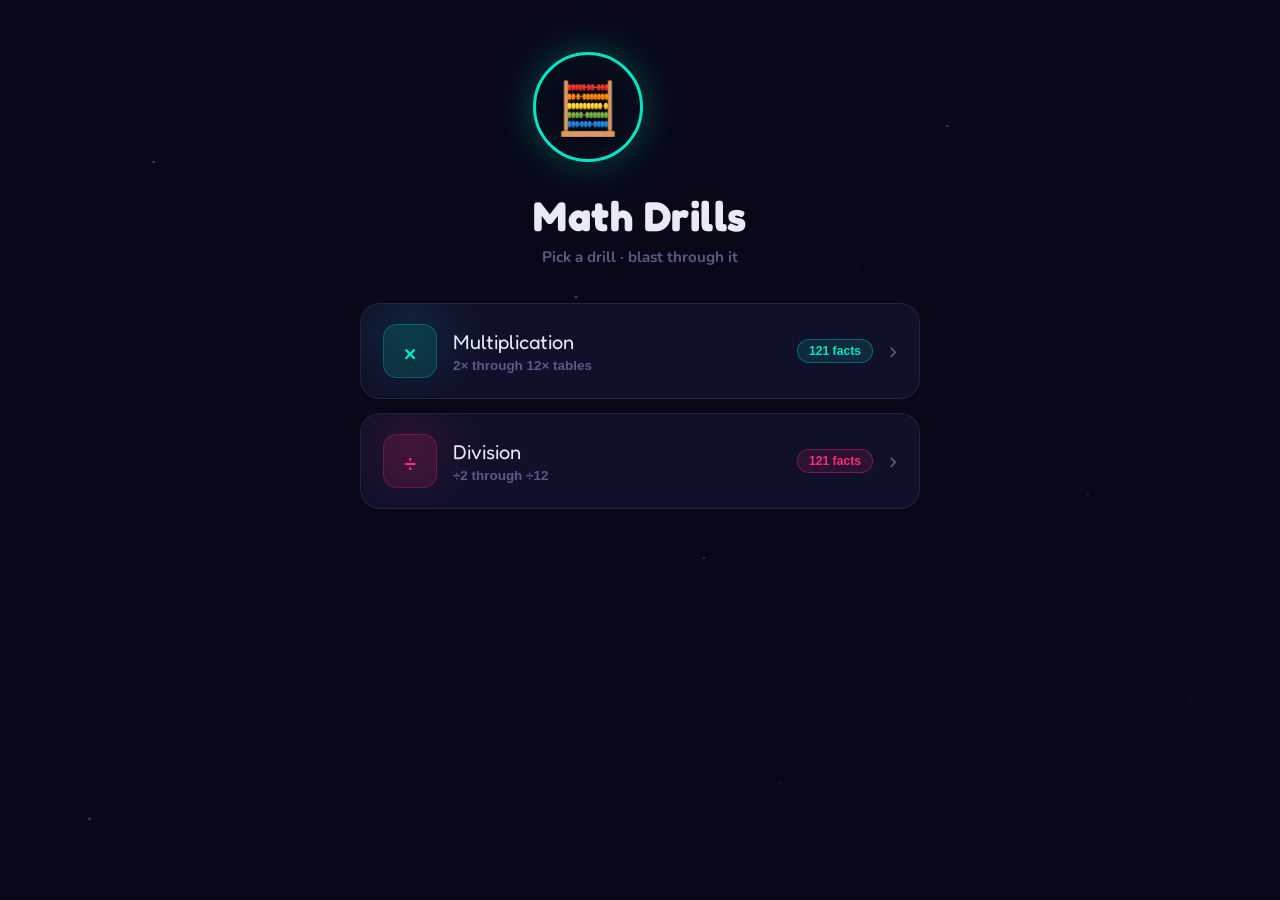
==== commit da32759c: "Create registry pattern" ====
--- a/drill.html
+++ b/drill.html
@@ -122,7 +122,7 @@
 
 document.getElementById('logoRing').textContent  = drill.icon;
 document.getElementById('drillTitle').textContent = drill.name;
-document.getElementById('drillDesc').innerHTML   = drill.desc || '';
+document.getElementById('drillDesc').innerHTML   = drill.descDrill || '';
 document.getElementById('statsTitle').textContent = `${drill.name} Stats`;
 
 /* ========================================
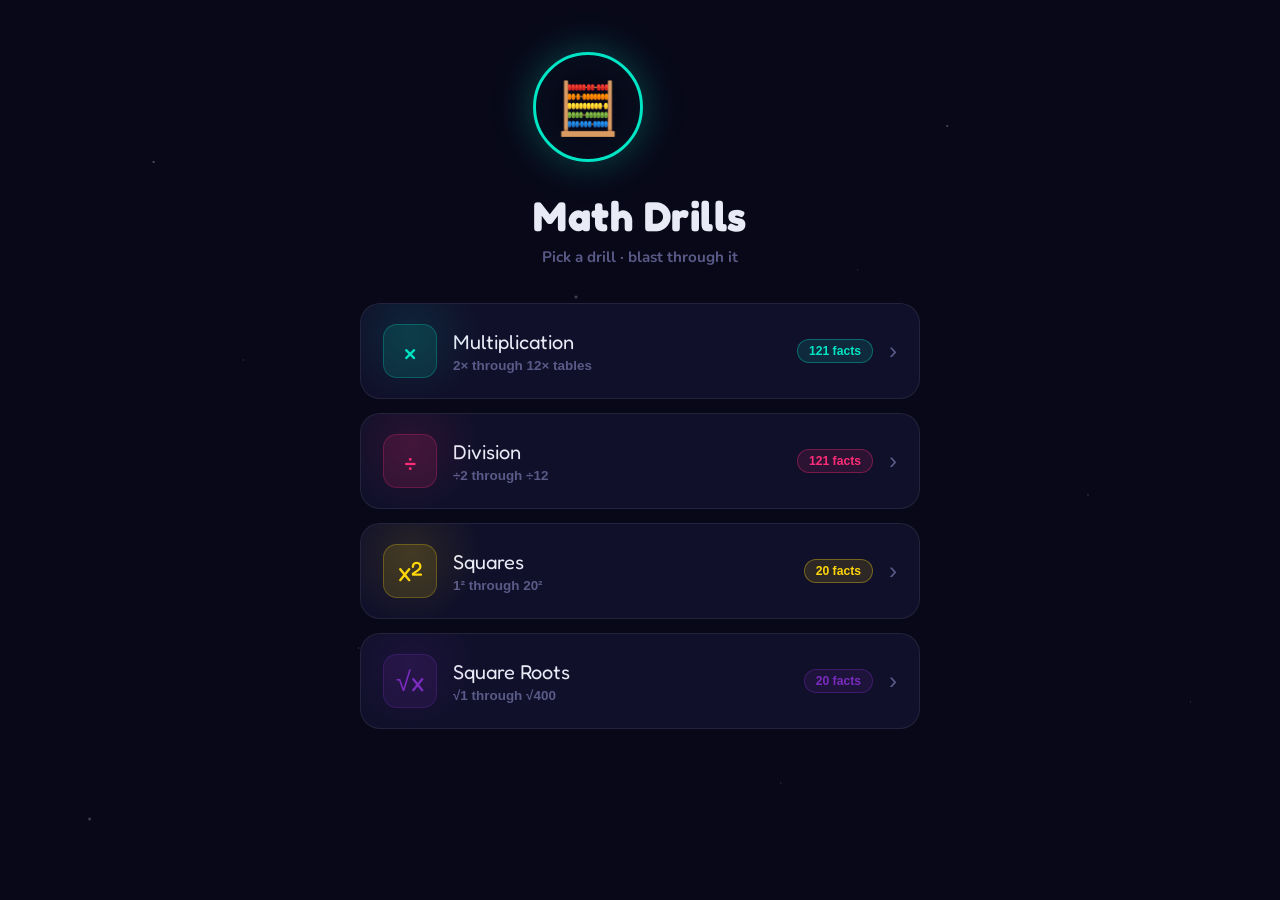
==== commit 2730d656: "Add working numerical keyboard" ====
--- a/drill.html
+++ b/drill.html
@@ -55,12 +55,27 @@
         class="answer-input"
         placeholder="?"
         autocomplete="off"
-        inputmode="numeric"
+        inputmode="none"
         onkeydown="handleKey(event)"
       >
       <button class="btn-submit" onclick="submitAnswer()">Check ✓</button>
+
+      <div class="numpad" id="numpad">
+        <button class="numpad-key" data-key="7">7</button>
+        <button class="numpad-key" data-key="8">8</button>
+        <button class="numpad-key" data-key="9">9</button>
+        <button class="numpad-key" data-key="4">4</button>
+        <button class="numpad-key" data-key="5">5</button>
+        <button class="numpad-key" data-key="6">6</button>
+        <button class="numpad-key" data-key="1">1</button>
+        <button class="numpad-key" data-key="2">2</button>
+        <button class="numpad-key" data-key="3">3</button>
+        <button class="numpad-key numpad-wide" data-key="0">0</button>
+        <button class="numpad-key numpad-back" data-key="back">⌫</button>
+      </div>
     </div>
   </div>
+
 
   <!-- === COMPLETE === -->
   <div id="completeScreen" class="screen">
@@ -520,6 +535,23 @@
   canvas.getContext('2d').clearRect(0, 0, canvas.width, canvas.height);
 }
 
+/* ========================================
+   ON-SCREEN NUMPAD (mouse-only input)
+======================================== */
+document.getElementById('numpad').addEventListener('click', (e) => {
+  const btn = e.target.closest('.numpad-key');
+  if (!btn) return;
+  const input = document.getElementById('answerInput');
+  const key = btn.dataset.key;
+
+  if (key === 'back') {
+    input.value = input.value.slice(0, -1);
+  } else {
+    input.value += key;
+  }
+  input.focus();
+});
+
 /* -- EXPOSE TO INLINE ONCLICK HANDLERS -- */
 window.startQuiz    = startQuiz;
 window.submitAnswer = submitAnswer;
